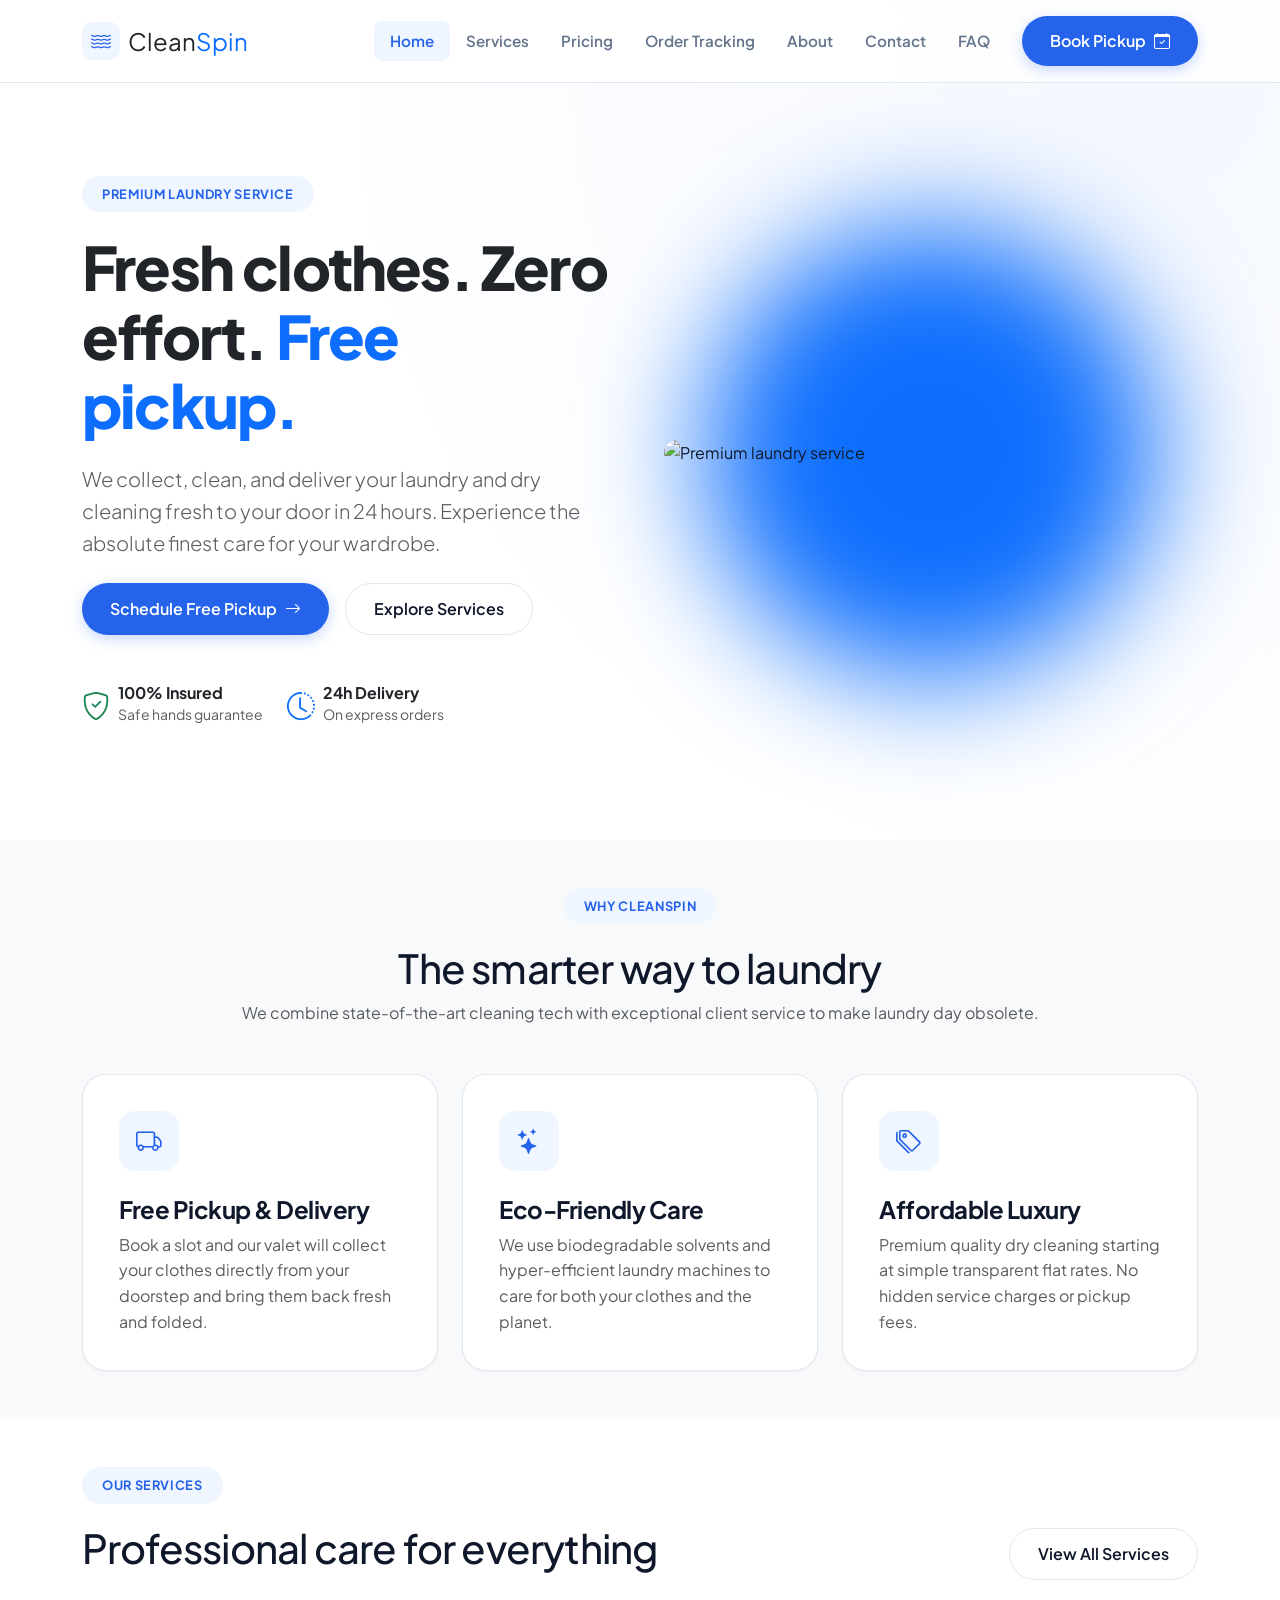
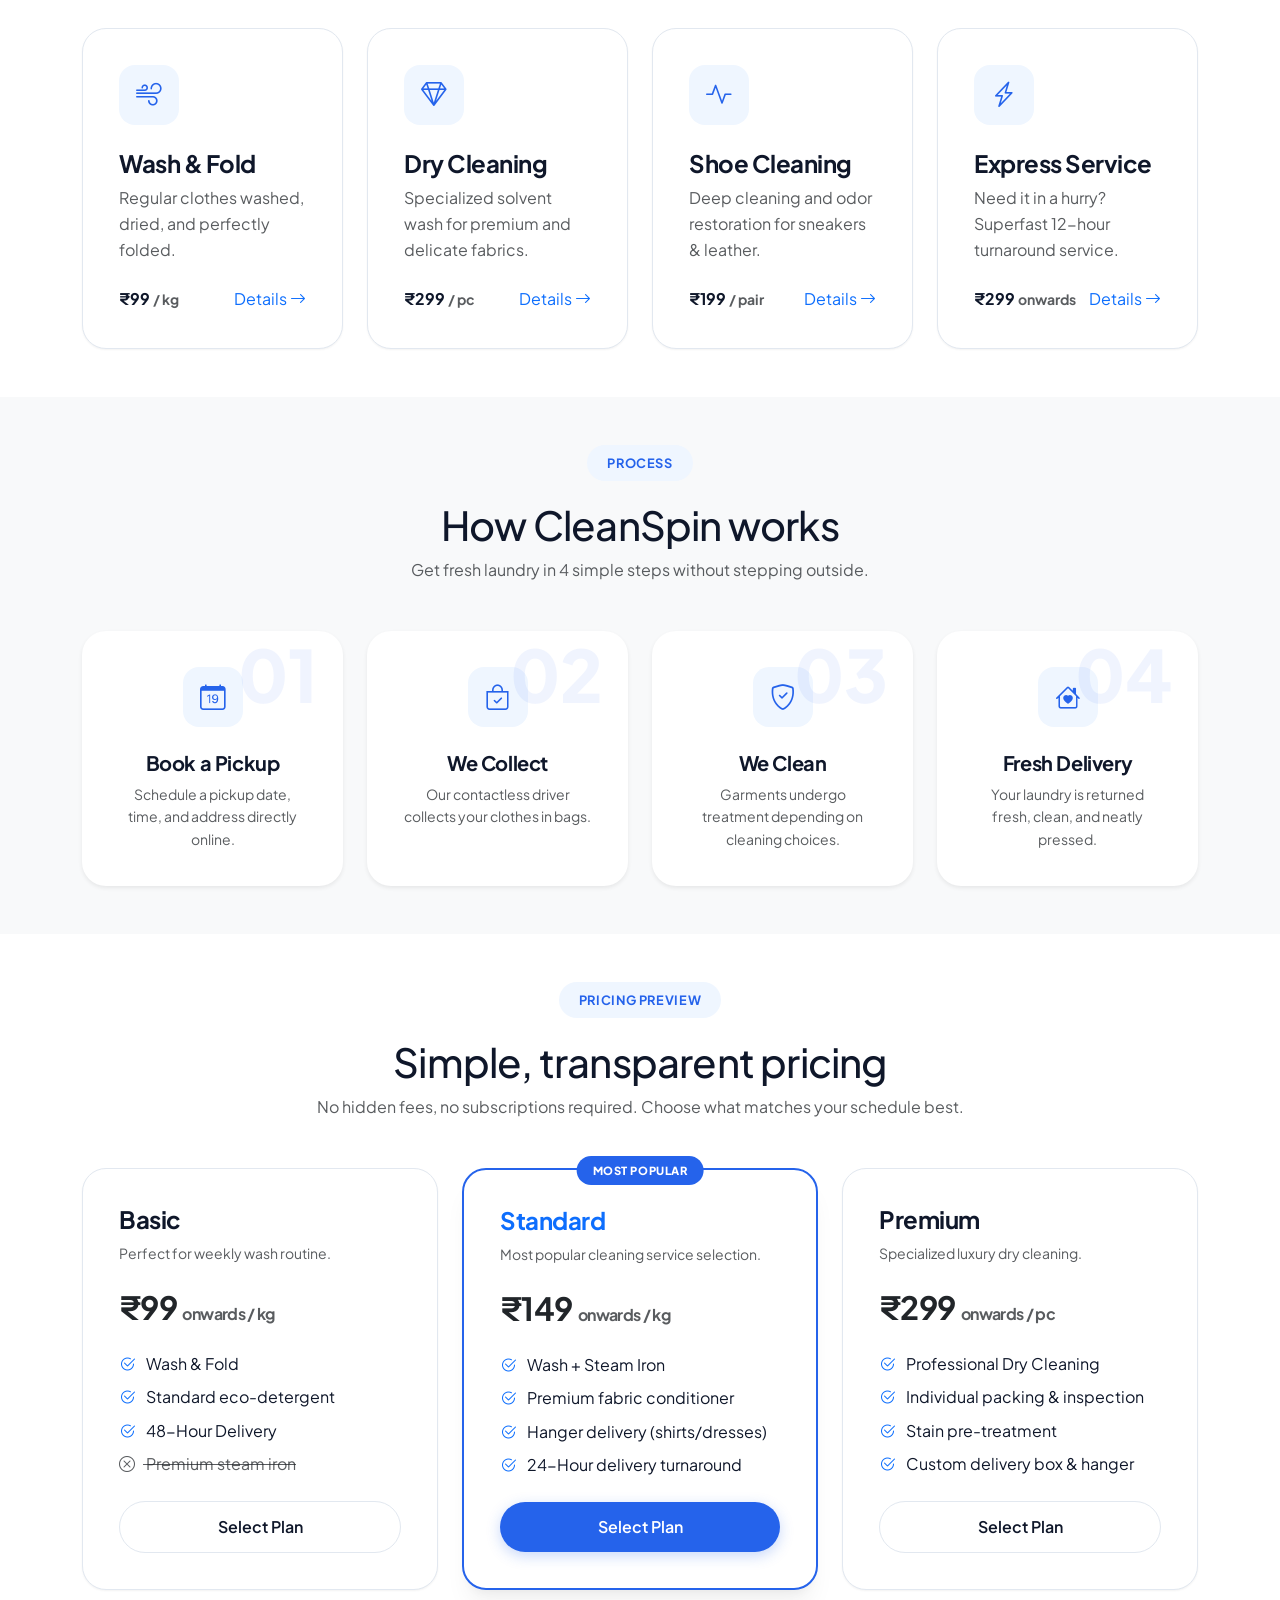
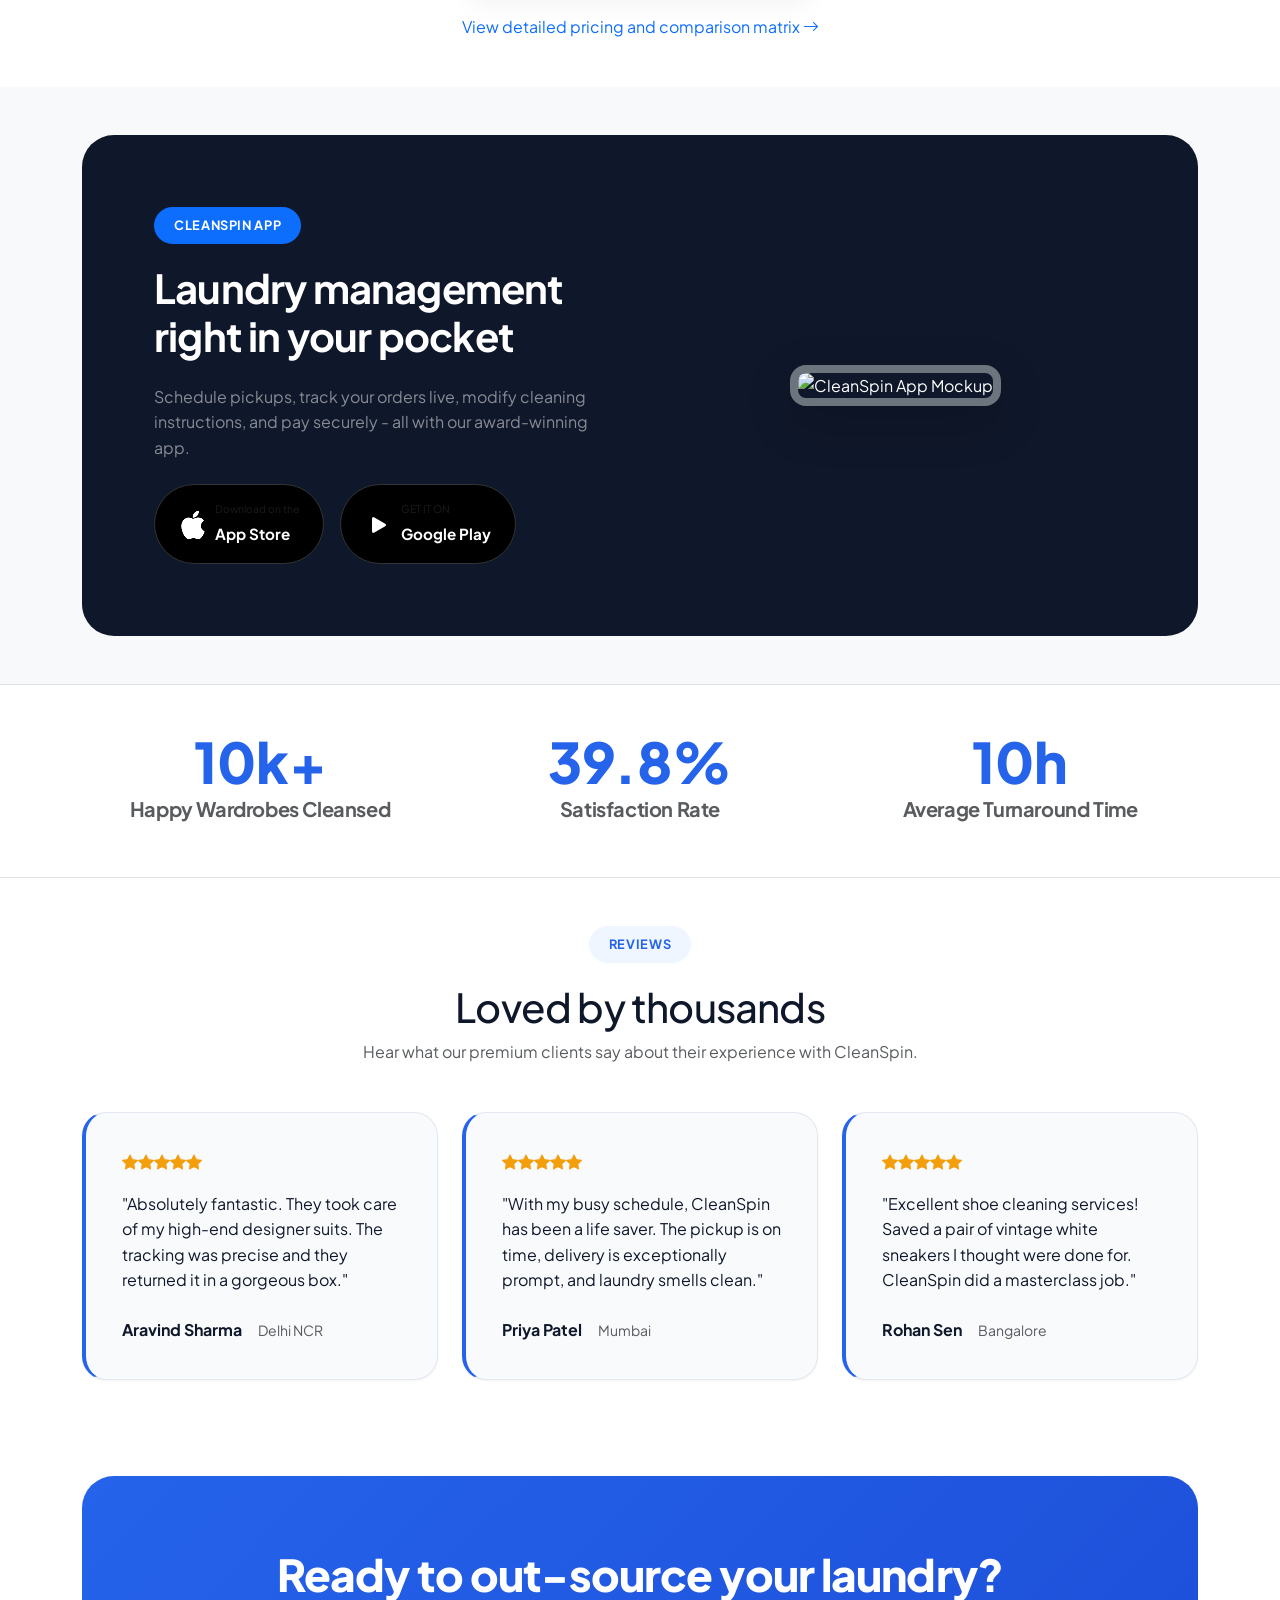
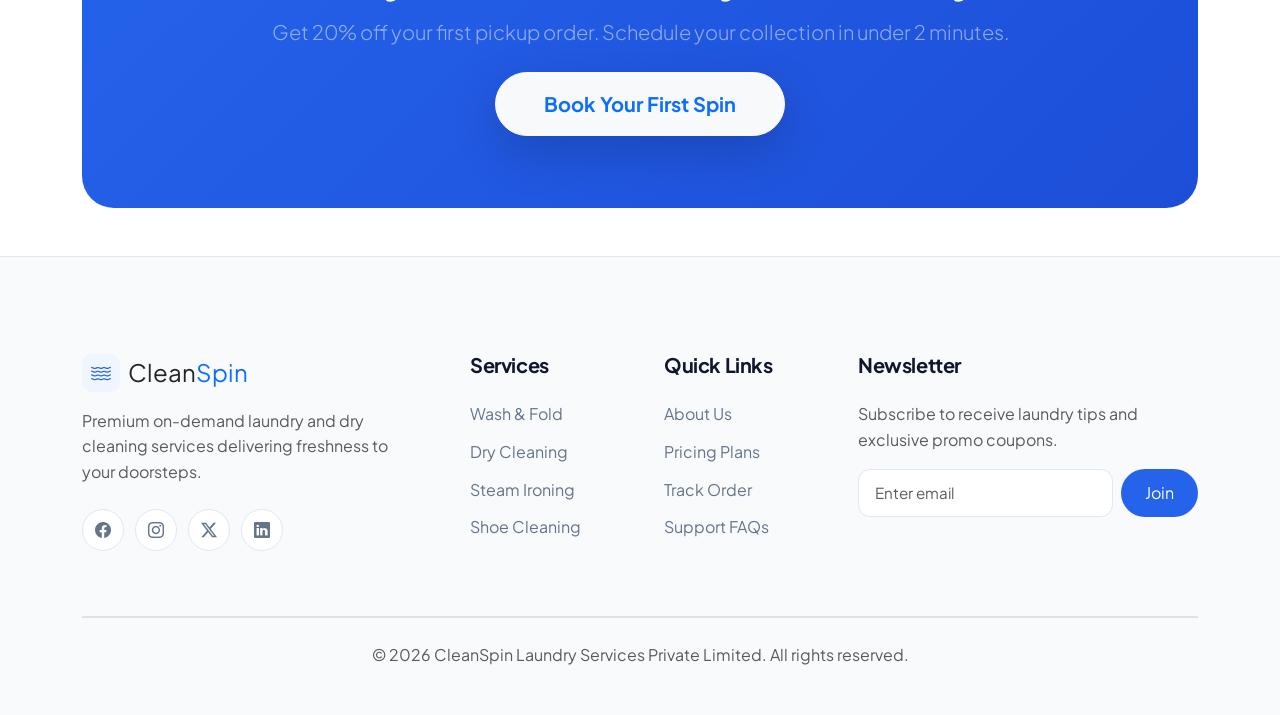
==== index.html @ fa9994dd "feat: initialize project structure with core pages, layout assets, and booking form components" ====
<!DOCTYPE html>
<html lang="en">
<head>
  <meta charset="UTF-8">
  <meta name="viewport" content="width=device-width, initial-scale=1.0">
  <title>CleanSpin | Premium On-Demand Laundry & Dry Cleaning</title>
  <meta name="description" content="CleanSpin provides premium, eco-friendly laundry and dry cleaning services with free pickup and delivery in 24 hours. Book your first spin today!">
  <!-- Bootstrap 5.3 CSS -->
  <link href="https://cdn.jsdelivr.net/npm/bootstrap@5.3.0/dist/css/bootstrap.min.css" rel="stylesheet">
  <!-- Bootstrap Icons -->
  <link href="https://cdn.jsdelivr.net/npm/bootstrap-icons@1.11.0/font/bootstrap-icons.css" rel="stylesheet">
  <!-- Custom CSS -->
  <link href="assets/css/style.css" rel="stylesheet">
</head>
<body>

  <!-- Sticky Glassmorphic Navbar -->
  <nav class="navbar navbar-expand-lg navbar-light fixed-top navbar-custom">
    <div class="container">
      <a class="navbar-brand d-flex align-items-center" href="index.html">
        <div class="icon-primary me-2 d-flex align-items-center justify-content-center" style="width: 38px; height: 38px; border-radius: 10px; background-color: var(--primary-light); color: var(--primary);">
          <i class="bi bi-water fs-5"></i>
        </div>
        <span class="fw-800 text-dark fs-4">Clean<span class="text-primary">Spin</span></span>
      </a>
      <button class="navbar-toggler border-0" type="button" data-bs-toggle="collapse" data-bs-target="#navbarNav" aria-controls="navbarNav" aria-expanded="false" aria-label="Toggle navigation">
        <span class="navbar-toggler-icon"></span>
      </button>
      <div class="collapse navbar-collapse" id="navbarNav">
        <ul class="navbar-nav ms-auto align-items-lg-center">
          <li class="nav-item"><a class="nav-link nav-link-custom active" href="index.html">Home</a></li>
          <li class="nav-item"><a class="nav-link nav-link-custom" href="services.html">Services</a></li>
          <li class="nav-item"><a class="nav-link nav-link-custom" href="pricing.html">Pricing</a></li>
          <li class="nav-item"><a class="nav-link nav-link-custom" href="tracking.html">Order Tracking</a></li>
          <li class="nav-item"><a class="nav-link nav-link-custom" href="about.html">About</a></li>
          <li class="nav-item"><a class="nav-link nav-link-custom" href="contact.html">Contact</a></li>
          <li class="nav-item"><a class="nav-link nav-link-custom" href="faq.html">FAQ</a></li>
          <li class="nav-item ms-lg-3 mt-3 mt-lg-0">
            <a class="btn-primary-custom" href="pickup.html">
              <span>Book Pickup</span>
              <i class="bi bi-calendar-check"></i>
            </a>
          </li>
        </ul>
      </div>
    </div>
  </nav>

  <!-- Hero Section -->
  <header class="hero-section">
    <div class="container">
      <div class="row align-items-center g-5">
        <div class="col-lg-6 fade-in appear">
          <span class="badge-custom">Premium Laundry Service</span>
          <h1 class="hero-title text-dark">Fresh clothes. Zero effort. <span class="text-primary">Free pickup.</span></h1>
          <p class="lead text-muted mb-4">We collect, clean, and deliver your laundry and dry cleaning fresh to your door in 24 hours. Experience the absolute finest care for your wardrobe.</p>
          <div class="d-flex flex-wrap gap-3">
            <a href="pickup.html" class="btn-primary-custom">
              <span>Schedule Free Pickup</span>
              <i class="bi bi-arrow-right"></i>
            </a>
            <a href="services.html" class="btn-outline-custom">Explore Services</a>
          </div>
          <div class="d-flex align-items-center gap-4 mt-5">
            <div class="d-flex align-items-center gap-2">
              <i class="bi bi-shield-check text-success fs-3"></i>
              <div>
                <div class="fw-bold text-dark lh-1">100% Insured</div>
                <small class="text-muted">Safe hands guarantee</small>
              </div>
            </div>
            <div class="d-flex align-items-center gap-2">
              <i class="bi bi-clock-history text-primary fs-3"></i>
              <div>
                <div class="fw-bold text-dark lh-1">24h Delivery</div>
                <small class="text-muted">On express orders</small>
              </div>
            </div>
          </div>
        </div>
        <div class="col-lg-6 position-relative fade-in appear">
          <div class="position-absolute start-50 top-50 translate-middle bg-primary opacity-10 rounded-circle" style="width: 450px; height: 450px; filter: blur(60px); z-index: -1;"></div>
          <img src="https://images.unsplash.com/photo-1545173168-9f1947eebd01?auto=format&fit=crop&w=800&q=80" alt="Premium laundry service" class="img-fluid rounded-4 shadow-xl" style="object-fit: cover; height: 500px; width: 100%;">
        </div>
      </div>
    </div>
  </header>

  <!-- Why Choose Us -->
  <section class="py-6 bg-light py-5">
    <div class="container">
      <div class="text-center max-width-600 mx-auto mb-5 fade-in">
        <span class="badge-custom">Why CleanSpin</span>
        <h2 class="h1">The smarter way to laundry</h2>
        <p class="text-muted">We combine state-of-the-art cleaning tech with exceptional client service to make laundry day obsolete.</p>
      </div>
      <div class="row g-4">
        <div class="col-md-4 fade-in">
          <div class="card-custom hover-lift">
            <div class="icon-container icon-primary">
              <i class="bi bi-truck"></i>
            </div>
            <h4>Free Pickup & Delivery</h4>
            <p class="text-muted mb-0">Book a slot and our valet will collect your clothes directly from your doorstep and bring them back fresh and folded.</p>
          </div>
        </div>
        <div class="col-md-4 fade-in">
          <div class="card-custom hover-lift">
            <div class="icon-container icon-primary">
              <i class="bi bi-stars"></i>
            </div>
            <h4>Eco-Friendly Care</h4>
            <p class="text-muted mb-0">We use biodegradable solvents and hyper-efficient laundry machines to care for both your clothes and the planet.</p>
          </div>
        </div>
        <div class="col-md-4 fade-in">
          <div class="card-custom hover-lift">
            <div class="icon-container icon-primary">
              <i class="bi bi-tags"></i>
            </div>
            <h4>Affordable Luxury</h4>
            <p class="text-muted mb-0">Premium quality dry cleaning starting at simple transparent flat rates. No hidden service charges or pickup fees.</p>
          </div>
        </div>
      </div>
    </div>
  </section>

  <!-- Our Laundry Services Preview -->
  <section class="py-5">
    <div class="container">
      <div class="d-flex flex-wrap justify-content-between align-items-end mb-5 fade-in">
        <div>
          <span class="badge-custom">Our Services</span>
          <h2 class="h1">Professional care for everything</h2>
        </div>
        <a href="services.html" class="btn-outline-custom">View All Services</a>
      </div>
      <div class="row g-4">
        <div class="col-lg-3 col-md-6 fade-in">
          <div class="card-custom hover-lift">
            <div class="icon-container icon-primary">
              <i class="bi bi-wind"></i>
            </div>
            <h4>Wash & Fold</h4>
            <p class="text-muted">Regular clothes washed, dried, and perfectly folded.</p>
            <div class="d-flex align-items-center justify-content-between mt-4">
              <span class="fw-bold">₹99 <small class="text-muted">/ kg</small></span>
              <a href="services.html" class="text-primary fw-600 text-decoration-none">Details <i class="bi bi-arrow-right"></i></a>
            </div>
          </div>
        </div>
        <div class="col-lg-3 col-md-6 fade-in">
          <div class="card-custom hover-lift">
            <div class="icon-container icon-primary">
              <i class="bi bi-gem"></i>
            </div>
            <h4>Dry Cleaning</h4>
            <p class="text-muted">Specialized solvent wash for premium and delicate fabrics.</p>
            <div class="d-flex align-items-center justify-content-between mt-4">
              <span class="fw-bold">₹299 <small class="text-muted">/ pc</small></span>
              <a href="services.html" class="text-primary fw-600 text-decoration-none">Details <i class="bi bi-arrow-right"></i></a>
            </div>
          </div>
        </div>
        <div class="col-lg-3 col-md-6 fade-in">
          <div class="card-custom hover-lift">
            <div class="icon-container icon-primary">
              <i class="bi bi-activity"></i>
            </div>
            <h4>Shoe Cleaning</h4>
            <p class="text-muted">Deep cleaning and odor restoration for sneakers & leather.</p>
            <div class="d-flex align-items-center justify-content-between mt-4">
              <span class="fw-bold">₹199 <small class="text-muted">/ pair</small></span>
              <a href="services.html" class="text-primary fw-600 text-decoration-none">Details <i class="bi bi-arrow-right"></i></a>
            </div>
          </div>
        </div>
        <div class="col-lg-3 col-md-6 fade-in">
          <div class="card-custom hover-lift">
            <div class="icon-container icon-primary">
              <i class="bi bi-lightning-charge"></i>
            </div>
            <h4>Express Service</h4>
            <p class="text-muted">Need it in a hurry? Superfast 12-hour turnaround service.</p>
            <div class="d-flex align-items-center justify-content-between mt-4">
              <span class="fw-bold">₹299 <small class="text-muted">onwards</small></span>
              <a href="services.html" class="text-primary fw-600 text-decoration-none">Details <i class="bi bi-arrow-right"></i></a>
            </div>
          </div>
        </div>
      </div>
    </div>
  </section>

  <!-- How It Works (4 Steps) -->
  <section class="py-5 bg-light">
    <div class="container">
      <div class="text-center max-width-600 mx-auto mb-5 fade-in">
        <span class="badge-custom">Process</span>
        <h2 class="h1">How CleanSpin works</h2>
        <p class="text-muted">Get fresh laundry in 4 simple steps without stepping outside.</p>
      </div>
      <div class="row g-4">
        <div class="col-lg-3 col-md-6 fade-in">
          <div class="card-custom step-card border-0 shadow-sm text-center">
            <div class="step-number">01</div>
            <div class="icon-container icon-primary mx-auto">
              <i class="bi bi-calendar-date"></i>
            </div>
            <h5>Book a Pickup</h5>
            <p class="text-muted mb-0 small">Schedule a pickup date, time, and address directly online.</p>
          </div>
        </div>
        <div class="col-lg-3 col-md-6 fade-in">
          <div class="card-custom step-card border-0 shadow-sm text-center">
            <div class="step-number">02</div>
            <div class="icon-container icon-primary mx-auto">
              <i class="bi bi-bag-check"></i>
            </div>
            <h5>We Collect</h5>
            <p class="text-muted mb-0 small">Our contactless driver collects your clothes in bags.</p>
          </div>
        </div>
        <div class="col-lg-3 col-md-6 fade-in">
          <div class="card-custom step-card border-0 shadow-sm text-center">
            <div class="step-number">03</div>
            <div class="icon-container icon-primary mx-auto">
              <i class="bi bi-shield-check"></i>
            </div>
            <h5>We Clean</h5>
            <p class="text-muted mb-0 small">Garments undergo treatment depending on cleaning choices.</p>
          </div>
        </div>
        <div class="col-lg-3 col-md-6 fade-in">
          <div class="card-custom step-card border-0 shadow-sm text-center">
            <div class="step-number">04</div>
            <div class="icon-container icon-primary mx-auto">
              <i class="bi bi-house-heart"></i>
            </div>
            <h5>Fresh Delivery</h5>
            <p class="text-muted mb-0 small">Your laundry is returned fresh, clean, and neatly pressed.</p>
          </div>
        </div>
      </div>
    </div>
  </section>

  <!-- Pricing Preview -->
  <section class="py-5">
    <div class="container">
      <div class="text-center max-width-600 mx-auto mb-5 fade-in">
        <span class="badge-custom">Pricing Preview</span>
        <h2 class="h1">Simple, transparent pricing</h2>
        <p class="text-muted">No hidden fees, no subscriptions required. Choose what matches your schedule best.</p>
      </div>
      <div class="row g-4 justify-content-center">
        <div class="col-md-4 fade-in">
          <div class="card-custom pricing-card d-flex flex-column justify-content-between">
            <div>
              <h4 class="mb-2">Basic</h4>
              <p class="text-muted small">Perfect for weekly wash routine.</p>
              <h2 class="price-val fw-800 text-dark my-4">₹99 <span class="text-muted fs-6">onwards / kg</span></h2>
              <ul class="list-unstyled mb-4">
                <li class="mb-2"><i class="bi bi-check2-circle text-primary me-2"></i> Wash & Fold</li>
                <li class="mb-2"><i class="bi bi-check2-circle text-primary me-2"></i> Standard eco-detergent</li>
                <li class="mb-2"><i class="bi bi-check2-circle text-primary me-2"></i> 48-Hour Delivery</li>
                <li class="mb-2 text-decoration-line-through text-muted"><i class="bi bi-x-circle me-2"></i> Premium steam iron</li>
              </ul>
            </div>
            <a href="pickup.html" class="btn-outline-custom w-100 text-center justify-content-center">Select Plan</a>
          </div>
        </div>
        <div class="col-md-4 fade-in">
          <div class="card-custom pricing-card popular d-flex flex-column justify-content-between">
            <div>
              <h4 class="mb-2 text-primary">Standard</h4>
              <p class="text-muted small">Most popular cleaning service selection.</p>
              <h2 class="price-val fw-800 text-dark my-4">₹149 <span class="text-muted fs-6">onwards / kg</span></h2>
              <ul class="list-unstyled mb-4">
                <li class="mb-2"><i class="bi bi-check2-circle text-primary me-2"></i> Wash + Steam Iron</li>
                <li class="mb-2"><i class="bi bi-check2-circle text-primary me-2"></i> Premium fabric conditioner</li>
                <li class="mb-2"><i class="bi bi-check2-circle text-primary me-2"></i> Hanger delivery (shirts/dresses)</li>
                <li class="mb-2"><i class="bi bi-check2-circle text-primary me-2"></i> 24-Hour delivery turnaround</li>
              </ul>
            </div>
            <a href="pickup.html" class="btn-primary-custom w-100 text-center justify-content-center">Select Plan</a>
          </div>
        </div>
        <div class="col-md-4 fade-in">
          <div class="card-custom pricing-card d-flex flex-column justify-content-between">
            <div>
              <h4 class="mb-2">Premium</h4>
              <p class="text-muted small">Specialized luxury dry cleaning.</p>
              <h2 class="price-val fw-800 text-dark my-4">₹299 <span class="text-muted fs-6">onwards / pc</span></h2>
              <ul class="list-unstyled mb-4">
                <li class="mb-2"><i class="bi bi-check2-circle text-primary me-2"></i> Professional Dry Cleaning</li>
                <li class="mb-2"><i class="bi bi-check2-circle text-primary me-2"></i> Individual packing & inspection</li>
                <li class="mb-2"><i class="bi bi-check2-circle text-primary me-2"></i> Stain pre-treatment</li>
                <li class="mb-2"><i class="bi bi-check2-circle text-primary me-2"></i> Custom delivery box & hanger</li>
              </ul>
            </div>
            <a href="pickup.html" class="btn-outline-custom w-100 text-center justify-content-center">Select Plan</a>
          </div>
        </div>
      </div>
      <div class="text-center mt-4">
        <a href="pricing.html" class="text-primary fw-600 text-decoration-none">View detailed pricing and comparison matrix <i class="bi bi-arrow-right"></i></a>
      </div>
    </div>
  </section>

  <!-- Mobile App Promotion -->
  <section class="py-5 bg-light">
    <div class="container">
      <div class="app-promo-section fade-in">
        <div class="row align-items-center g-5">
          <div class="col-lg-6">
            <span class="badge-custom bg-primary text-white">CleanSpin App</span>
            <h2 class="mb-4">Laundry management right in your pocket</h2>
            <p class="mb-4 text-white-50">Schedule pickups, track your orders live, modify cleaning instructions, and pay securely - all with our award-winning app.</p>
            <div class="d-flex gap-3 flex-wrap">
              <a href="#" class="btn btn-dark btn-lg px-4 py-3 rounded-pill d-inline-flex align-items-center gap-2" style="background-color: #000; border: 1px solid #333;">
                <i class="bi bi-apple fs-3"></i>
                <div class="text-start">
                  <small class="d-block text-muted" style="font-size: 0.65rem;">Download on the</small>
                  <span class="fw-bold" style="font-size: 0.95rem;">App Store</span>
                </div>
              </a>
              <a href="#" class="btn btn-dark btn-lg px-4 py-3 rounded-pill d-inline-flex align-items-center gap-2" style="background-color: #000; border: 1px solid #333;">
                <i class="bi bi-play-fill fs-3"></i>
                <div class="text-start">
                  <small class="d-block text-muted" style="font-size: 0.65rem;">GET IT ON</small>
                  <span class="fw-bold" style="font-size: 0.95rem;">Google Play</span>
                </div>
              </a>
            </div>
          </div>
          <div class="col-lg-6 position-relative text-center d-none d-lg-block">
            <img src="https://images.unsplash.com/photo-1512941937669-90a1b58e7e9c?auto=format&fit=crop&w=400&q=80" alt="CleanSpin App Mockup" class="img-fluid rounded-4 shadow-lg border border-secondary" style="max-height: 420px; border-width: 8px !important;">
          </div>
        </div>
      </div>
    </div>
  </section>

  <!-- Statistics -->
  <section class="py-5 bg-white border-bottom border-top">
    <div class="container">
      <div class="row g-4 text-center">
        <div class="col-md-4 fade-in">
          <div class="stat-number" data-target="25" data-suffix="k+">0</div>
          <h5 class="text-muted">Happy Wardrobes Cleansed</h5>
        </div>
        <div class="col-md-4 fade-in">
          <div class="stat-number" data-target="99" data-suffix=".8%">0</div>
          <h5 class="text-muted">Satisfaction Rate</h5>
        </div>
        <div class="col-md-4 fade-in">
          <div class="stat-number" data-target="24" data-suffix="h">0</div>
          <h5 class="text-muted">Average Turnaround Time</h5>
        </div>
      </div>
    </div>
  </section>

  <!-- Customer Testimonials -->
  <section class="py-5">
    <div class="container">
      <div class="text-center max-width-600 mx-auto mb-5 fade-in">
        <span class="badge-custom">Reviews</span>
        <h2 class="h1">Loved by thousands</h2>
        <p class="text-muted">Hear what our premium clients say about their experience with CleanSpin.</p>
      </div>
      <div class="row g-4">
        <div class="col-md-4 fade-in">
          <div class="card-custom testimonial-card">
            <div class="rating-stars mb-3">
              <i class="bi bi-star-fill"></i><i class="bi bi-star-fill"></i><i class="bi bi-star-fill"></i><i class="bi bi-star-fill"></i><i class="bi bi-star-fill"></i>
            </div>
            <p class="mb-4 italic">"Absolutely fantastic. They took care of my high-end designer suits. The tracking was precise and they returned it in a gorgeous box."</p>
            <div class="d-flex align-items-center gap-3">
              <div class="fw-bold">Aravind Sharma</div>
              <small class="text-muted">Delhi NCR</small>
            </div>
          </div>
        </div>
        <div class="col-md-4 fade-in">
          <div class="card-custom testimonial-card">
            <div class="rating-stars mb-3">
              <i class="bi bi-star-fill"></i><i class="bi bi-star-fill"></i><i class="bi bi-star-fill"></i><i class="bi bi-star-fill"></i><i class="bi bi-star-fill"></i>
            </div>
            <p class="mb-4 italic">"With my busy schedule, CleanSpin has been a life saver. The pickup is on time, delivery is exceptionally prompt, and laundry smells clean."</p>
            <div class="d-flex align-items-center gap-3">
              <div class="fw-bold">Priya Patel</div>
              <small class="text-muted">Mumbai</small>
            </div>
          </div>
        </div>
        <div class="col-md-4 fade-in">
          <div class="card-custom testimonial-card">
            <div class="rating-stars mb-3">
              <i class="bi bi-star-fill"></i><i class="bi bi-star-fill"></i><i class="bi bi-star-fill"></i><i class="bi bi-star-fill"></i><i class="bi bi-star-fill"></i>
            </div>
            <p class="mb-4 italic">"Excellent shoe cleaning services! Saved a pair of vintage white sneakers I thought were done for. CleanSpin did a masterclass job."</p>
            <div class="d-flex align-items-center gap-3">
              <div class="fw-bold">Rohan Sen</div>
              <small class="text-muted">Bangalore</small>
            </div>
          </div>
        </div>
      </div>
    </div>
  </section>

  <!-- CTA Banner -->
  <section class="py-5">
    <div class="container">
      <div class="cta-banner fade-in">
        <h2 class="mb-3">Ready to out-source your laundry?</h2>
        <p class="lead mb-4 text-white-50 max-width-600 mx-auto">Get 20% off your first pickup order. Schedule your collection in under 2 minutes.</p>
        <a href="pickup.html" class="btn btn-light btn-lg rounded-pill px-5 py-3 fw-bold text-primary shadow-lg" style="transition: var(--transition);">Book Your First Spin</a>
      </div>
    </div>
  </section>

  <!-- Footer -->
  <footer class="footer">
    <div class="container">
      <div class="row g-5">
        <div class="col-lg-4 col-md-6">
          <a class="navbar-brand d-flex align-items-center mb-3" href="index.html">
            <div class="icon-primary me-2 d-flex align-items-center justify-content-center" style="width: 38px; height: 38px; border-radius: 10px; background-color: var(--primary-light); color: var(--primary);">
              <i class="bi bi-water fs-5"></i>
            </div>
            <span class="fw-800 text-dark fs-4">Clean<span class="text-primary">Spin</span></span>
          </a>
          <p class="text-muted">Premium on-demand laundry and dry cleaning services delivering freshness to your doorsteps.</p>
          <div class="mt-4">
            <a href="#" class="social-icon"><i class="bi bi-facebook"></i></a>
            <a href="#" class="social-icon"><i class="bi bi-instagram"></i></a>
            <a href="#" class="social-icon"><i class="bi bi-twitter-x"></i></a>
            <a href="#" class="social-icon"><i class="bi bi-linkedin"></i></a>
          </div>
        </div>
        <div class="col-lg-2 col-md-6">
          <h5 class="mb-4">Services</h5>
          <ul class="list-unstyled">
            <li><a href="services.html" class="footer-link">Wash & Fold</a></li>
            <li><a href="services.html" class="footer-link">Dry Cleaning</a></li>
            <li><a href="services.html" class="footer-link">Steam Ironing</a></li>
            <li><a href="services.html" class="footer-link">Shoe Cleaning</a></li>
          </ul>
        </div>
        <div class="col-lg-2 col-md-6">
          <h5 class="mb-4">Quick Links</h5>
          <ul class="list-unstyled">
            <li><a href="about.html" class="footer-link">About Us</a></li>
            <li><a href="pricing.html" class="footer-link">Pricing Plans</a></li>
            <li><a href="tracking.html" class="footer-link">Track Order</a></li>
            <li><a href="faq.html" class="footer-link">Support FAQs</a></li>
          </ul>
        </div>
        <div class="col-lg-4 col-md-6">
          <h5 class="mb-4">Newsletter</h5>
          <p class="text-muted">Subscribe to receive laundry tips and exclusive promo coupons.</p>
          <form class="newsletter-form d-flex gap-2">
            <input type="email" class="form-control form-control-custom" placeholder="Enter email" required>
            <button type="submit" class="btn btn-primary rounded-pill px-4" style="background-color: var(--primary); border: none;">Join</button>
          </form>
        </div>
      </div>
      <div class="border-top border-2 mt-5 pt-4 text-center">
        <p class="text-muted mb-0">&copy; 2026 CleanSpin Laundry Services Private Limited. All rights reserved.</p>
      </div>
    </div>
  </footer>

  <!-- Back to Top -->
  <button class="back-to-top" aria-label="Back to top">
    <i class="bi bi-arrow-up"></i>
  </button>

  <!-- Bootstrap Bundle JS -->
  <script src="https://cdn.jsdelivr.net/npm/bootstrap@5.3.0/dist/js/bootstrap.bundle.min.js"></script>
  <!-- Custom JS -->
  <script src="assets/js/main.js"></script>
</body>
</html>
---- assets/css/style.css ----
@import url('https://fonts.googleapis.com/css2?family=Plus+Jakarta+Sans:wght@300;400;500;600;700;800&display=swap');

:root {
  --primary: #2563eb;
  --primary-hover: #1d4ed8;
  --primary-light: #eff6ff;
  --primary-rgb: 37, 99, 235;
  --dark: #0f172a;
  --dark-rgb: 15, 23, 42;
  --light: #f8fafc;
  --gray-light: #f1f5f9;
  --muted: #64748b;
  --border-color: #e2e8f0;
  --white: #ffffff;
  --success: #10b981;
  --warning: #f59e0b;
  --font-family: 'Plus Jakarta Sans', sans-serif;
  --transition: all 0.3s cubic-bezier(0.4, 0, 0.2, 1);
  --shadow-sm: 0 1px 2px 0 rgb(0 0 0 / 0.05);
  --shadow-md: 0 4px 6px -1px rgb(0 0 0 / 0.05), 0 2px 4px -2px rgb(0 0 0 / 0.05);
  --shadow-lg: 0 10px 15px -3px rgb(0 0 0 / 0.04), 0 4px 6px -4px rgb(0 0 0 / 0.04);
  --shadow-xl: 0 20px 25px -5px rgb(0 0 0 / 0.05), 0 8px 10px -6px rgb(0 0 0 / 0.05);
}

body {
  font-family: var(--font-family);
  color: var(--dark);
  background-color: var(--white);
  overflow-x: hidden;
  line-height: 1.6;
}

/* Typography */
h1, h2, h3, h4, h5, h6 {
  font-weight: 700;
  letter-spacing: -0.02em;
  color: var(--dark);
}

/* Smooth Scroll */
html {
  scroll-behavior: smooth;
}

/* Glassmorphism Header */
.navbar-custom {
  background-color: rgba(255, 255, 255, 0.85);
  backdrop-filter: blur(12px);
  -webkit-backdrop-filter: blur(12px);
  border-bottom: 1px solid var(--border-color);
  transition: var(--transition);
  padding: 1rem 0;
  z-index: 1030;
}

.navbar-custom.scrolled {
  padding: 0.6rem 0;
  box-shadow: var(--shadow-md);
}

.nav-link-custom {
  font-weight: 600;
  color: var(--muted) !important;
  font-size: 0.95rem;
  transition: var(--transition);
  padding: 0.5rem 1rem !important;
  border-radius: 8px;
}

.nav-link-custom:hover,
.nav-link-custom.active {
  color: var(--primary) !important;
  background-color: var(--primary-light);
}

/* Buttons */
.btn-primary-custom {
  background-color: var(--primary);
  color: var(--white);
  font-weight: 600;
  padding: 0.75rem 1.75rem;
  border-radius: 50px;
  border: none;
  transition: var(--transition);
  box-shadow: 0 4px 14px 0 rgba(37, 99, 235, 0.25);
  position: relative;
  overflow: hidden;
  display: inline-flex;
  align-items: center;
  gap: 0.5rem;
  text-decoration: none;
}

.btn-primary-custom:hover {
  background-color: var(--primary-hover);
  color: var(--white);
  transform: translateY(-2px);
  box-shadow: 0 6px 20px 0 rgba(37, 99, 235, 0.35);
}

.btn-outline-custom {
  border: 1.5px solid var(--border-color);
  background-color: transparent;
  color: var(--dark);
  font-weight: 600;
  padding: 0.75rem 1.75rem;
  border-radius: 50px;
  transition: var(--transition);
  display: inline-flex;
  align-items: center;
  gap: 0.5rem;
  text-decoration: none;
}

.btn-outline-custom:hover {
  border-color: var(--primary);
  background-color: var(--primary-light);
  color: var(--primary);
  transform: translateY(-2px);
}

/* Ripple effect */
.ripple {
  position: absolute;
  background: rgba(255, 255, 255, 0.3);
  border-radius: 50%;
  transform: scale(0);
  animation: ripple-animation 0.6s linear;
  pointer-events: none;
}

@keyframes ripple-animation {
  to {
    transform: scale(4);
    opacity: 0;
  }
}

/* Cards & Styling Elements */
.card-custom {
  background: var(--white);
  border: 1px solid var(--border-color);
  border-radius: 24px;
  padding: 2.25rem;
  transition: var(--transition);
  box-shadow: var(--shadow-sm);
  height: 100%;
}

.hover-lift {
  transition: var(--transition);
}

.hover-lift:hover {
  transform: translateY(-8px);
  box-shadow: var(--shadow-xl);
  border-color: rgba(37, 99, 235, 0.15);
}

/* Feature Badge */
.badge-custom {
  background-color: var(--primary-light);
  color: var(--primary);
  padding: 0.5rem 1.25rem;
  border-radius: 30px;
  font-size: 0.8rem;
  font-weight: 700;
  text-transform: uppercase;
  letter-spacing: 0.05em;
  display: inline-block;
  margin-bottom: 1.25rem;
}

/* Hero Section */
.hero-section {
  padding: 11rem 0 7rem 0;
  background: radial-gradient(circle at 90% 10%, rgba(37, 99, 235, 0.05) 0%, transparent 60%);
}

.hero-title {
  font-size: 3.75rem;
  font-weight: 800;
  line-height: 1.15;
  margin-bottom: 1.5rem;
  letter-spacing: -0.03em;
}

@media (max-width: 991.98px) {
  .hero-title {
    font-size: 2.85rem;
  }
  .hero-section {
    padding: 8rem 0 5rem 0;
  }
}

/* Features Grid */
.icon-container {
  width: 60px;
  height: 60px;
  border-radius: 16px;
  display: flex;
  align-items: center;
  justify-content: center;
  font-size: 1.6rem;
  margin-bottom: 1.5rem;
  transition: var(--transition);
}

.icon-primary {
  background-color: var(--primary-light);
  color: var(--primary);
}

/* How It Works Steps */
.step-card {
  position: relative;
  z-index: 1;
}

.step-number {
  position: absolute;
  top: -15px;
  right: 25px;
  font-size: 4.5rem;
  font-weight: 900;
  color: rgba(37, 99, 235, 0.07);
  user-select: none;
}

/* Pricing Grid */
.pricing-card {
  position: relative;
  border: 1px solid var(--border-color);
}

.pricing-card.popular {
  border-color: var(--primary);
  border-width: 2px;
  box-shadow: var(--shadow-xl);
}

.pricing-card.popular::before {
  content: "MOST POPULAR";
  position: absolute;
  top: -14px;
  left: 50%;
  transform: translateX(-50%);
  background-color: var(--primary);
  color: var(--white);
  font-size: 0.7rem;
  font-weight: 800;
  padding: 0.35rem 1rem;
  border-radius: 30px;
  letter-spacing: 0.05em;
}

/* Testimonials */
.testimonial-card {
  border-left: 4px solid var(--primary);
  background-color: var(--light);
}

.rating-stars {
  color: var(--warning);
}

/* Mobile App promo section */
.app-promo-section {
  background-color: var(--dark);
  color: var(--white);
  border-radius: 32px;
  padding: 4.5rem;
  position: relative;
  overflow: hidden;
}

.app-promo-section h2 {
  color: var(--white);
  font-size: 2.5rem;
}

.app-promo-section p {
  color: rgba(255, 255, 255, 0.7);
}

/* Stats Section */
.stat-number {
  font-size: 3.5rem;
  font-weight: 800;
  color: var(--primary);
  line-height: 1;
  margin-bottom: 0.5rem;
}

/* CTA Banner */
.cta-banner {
  background: linear-gradient(135deg, var(--primary) 0%, #1d4ed8 100%);
  border-radius: 32px;
  padding: 4.5rem;
  color: var(--white);
  text-align: center;
}

.cta-banner h2 {
  color: var(--white);
  font-size: 2.75rem;
  font-weight: 800;
}

/* Footer styles */
.footer {
  background-color: var(--light);
  border-top: 1px solid var(--border-color);
  padding: 6rem 0 3rem 0;
}

.footer-link {
  color: var(--muted);
  text-decoration: none;
  transition: var(--transition);
  display: inline-block;
  margin-bottom: 0.75rem;
}

.footer-link:hover {
  color: var(--primary);
  transform: translateX(3px);
}

.social-icon {
  width: 42px;
  height: 42px;
  background-color: var(--white);
  border: 1px solid var(--border-color);
  border-radius: 50%;
  display: inline-flex;
  align-items: center;
  justify-content: center;
  color: var(--muted);
  margin-right: 0.5rem;
  transition: var(--transition);
  text-decoration: none;
}

.social-icon:hover {
  background-color: var(--primary);
  color: var(--white);
  border-color: var(--primary);
  transform: translateY(-3px);
}

/* Animations CSS */
.fade-in {
  opacity: 0;
  transform: translateY(24px);
  transition: opacity 0.7s cubic-bezier(0.16, 1, 0.3, 1), transform 0.7s cubic-bezier(0.16, 1, 0.3, 1);
}

.fade-in.appear {
  opacity: 1;
  transform: translateY(0);
}

/* Back to Top Button */
.back-to-top {
  position: fixed;
  bottom: 30px;
  right: 30px;
  width: 52px;
  height: 52px;
  border-radius: 50%;
  background-color: var(--primary);
  color: var(--white);
  display: flex;
  align-items: center;
  justify-content: center;
  border: none;
  font-size: 1.3rem;
  cursor: pointer;
  opacity: 0;
  visibility: hidden;
  transition: var(--transition);
  z-index: 1000;
  box-shadow: var(--shadow-lg);
}

.back-to-top.show {
  opacity: 1;
  visibility: visible;
}

.back-to-top:hover {
  background-color: var(--primary-hover);
  transform: translateY(-4px);
  box-shadow: var(--shadow-xl);
}

/* Order Tracking timeline style */
.tracking-timeline {
  position: relative;
  padding-left: 3rem;
  margin-top: 2rem;
}

.tracking-timeline::before {
  content: "";
  position: absolute;
  left: 15px;
  top: 10px;
  bottom: 10px;
  width: 2px;
  background-color: var(--border-color);
}

.timeline-step {
  position: relative;
  margin-bottom: 2rem;
}

.timeline-step:last-child {
  margin-bottom: 0;
}

.timeline-dot {
  position: absolute;
  left: -40px;
  top: 4px;
  width: 32px;
  height: 32px;
  border-radius: 50%;
  background-color: var(--white);
  border: 2px solid var(--border-color);
  display: flex;
  align-items: center;
  justify-content: center;
  font-size: 0.85rem;
  transition: var(--transition);
  color: var(--muted);
  z-index: 2;
}

.timeline-step.completed .timeline-dot {
  border-color: var(--success);
  background-color: var(--success);
  color: var(--white);
}

.timeline-step.active .timeline-dot {
  border-color: var(--primary);
  background-color: var(--primary);
  color: var(--white);
  box-shadow: 0 0 0 4px rgba(37, 99, 235, 0.2);
}

.timeline-content {
  background-color: var(--light);
  border-radius: 16px;
  padding: 1.25rem 1.5rem;
  border: 1px solid var(--border-color);
  transition: var(--transition);
}

.timeline-step.active .timeline-content {
  background-color: var(--primary-light);
  border-color: rgba(37, 99, 235, 0.2);
}

/* Interactive Accordion for FAQ */
.accordion-custom .accordion-item {
  border: 1px solid var(--border-color);
  border-radius: 16px !important;
  margin-bottom: 1rem;
  overflow: hidden;
}

.accordion-custom .accordion-button {
  font-weight: 600;
  padding: 1.25rem 1.5rem;
  box-shadow: none;
  background-color: var(--white);
  color: var(--dark);
}

.accordion-custom .accordion-button:not(.collapsed) {
  color: var(--primary);
  background-color: var(--primary-light);
}

/* Booking page summary style */
.summary-line {
  display: flex;
  justify-content: space-between;
  margin-bottom: 0.75rem;
  font-size: 0.95rem;
}

/* Team section */
.team-member-img {
  width: 100%;
  height: 280px;
  object-fit: cover;
  border-radius: 16px;
  transition: var(--transition);
}

.team-card:hover .team-member-img {
  transform: scale(1.03);
}

/* Input Fields styling */
.form-control-custom {
  border-radius: 12px;
  border: 1.5px solid var(--border-color);
  padding: 0.75rem 1rem;
  font-size: 0.95rem;
  transition: var(--transition);
}

.form-control-custom:focus {
  border-color: var(--primary);
  box-shadow: 0 0 0 4px rgba(37, 99, 235, 0.1);
  outline: none;
}

.form-label-custom {
  font-weight: 600;
  font-size: 0.9rem;
  color: var(--dark);
  margin-bottom: 0.5rem;
}

/* Animated timeline in About page */
.about-timeline {
  position: relative;
  padding: 2rem 0;
}

.about-timeline::before {
  content: "";
  position: absolute;
  left: 50%;
  top: 0;
  bottom: 0;
  width: 2px;
  background-color: var(--border-color);
  transform: translateX(-50%);
}

@media (max-width: 767.98px) {
  .about-timeline::before {
    left: 20px;
  }
}

.about-timeline-item {
  margin-bottom: 3rem;
  position: relative;
}

.about-timeline-badge {
  width: 40px;
  height: 40px;
  background-color: var(--primary);
  color: var(--white);
  border-radius: 50%;
  display: flex;
  align-items: center;
  justify-content: center;
  font-weight: 700;
  position: absolute;
  left: 50%;
  transform: translateX(-50%);
  z-index: 10;
}

@media (max-width: 767.98px) {
  .about-timeline-badge {
    left: 20px;
    transform: none;
  }
}
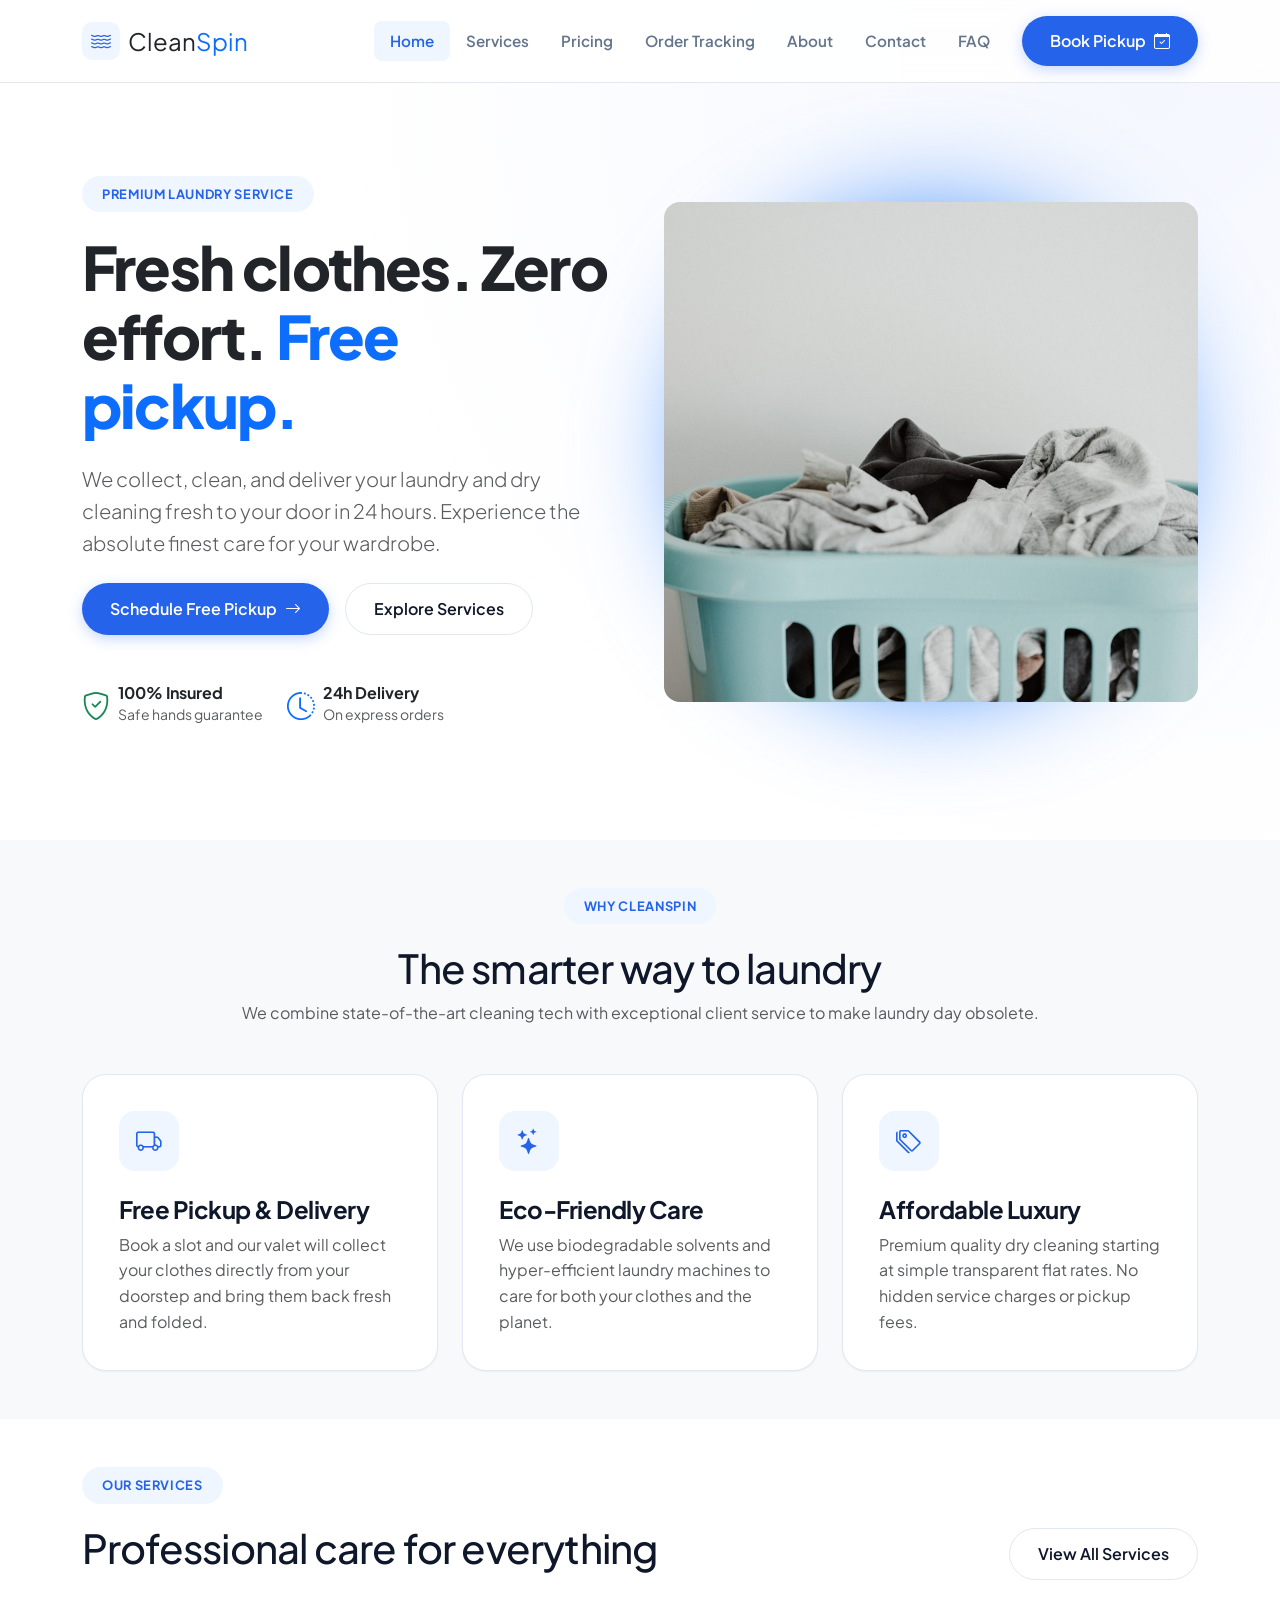
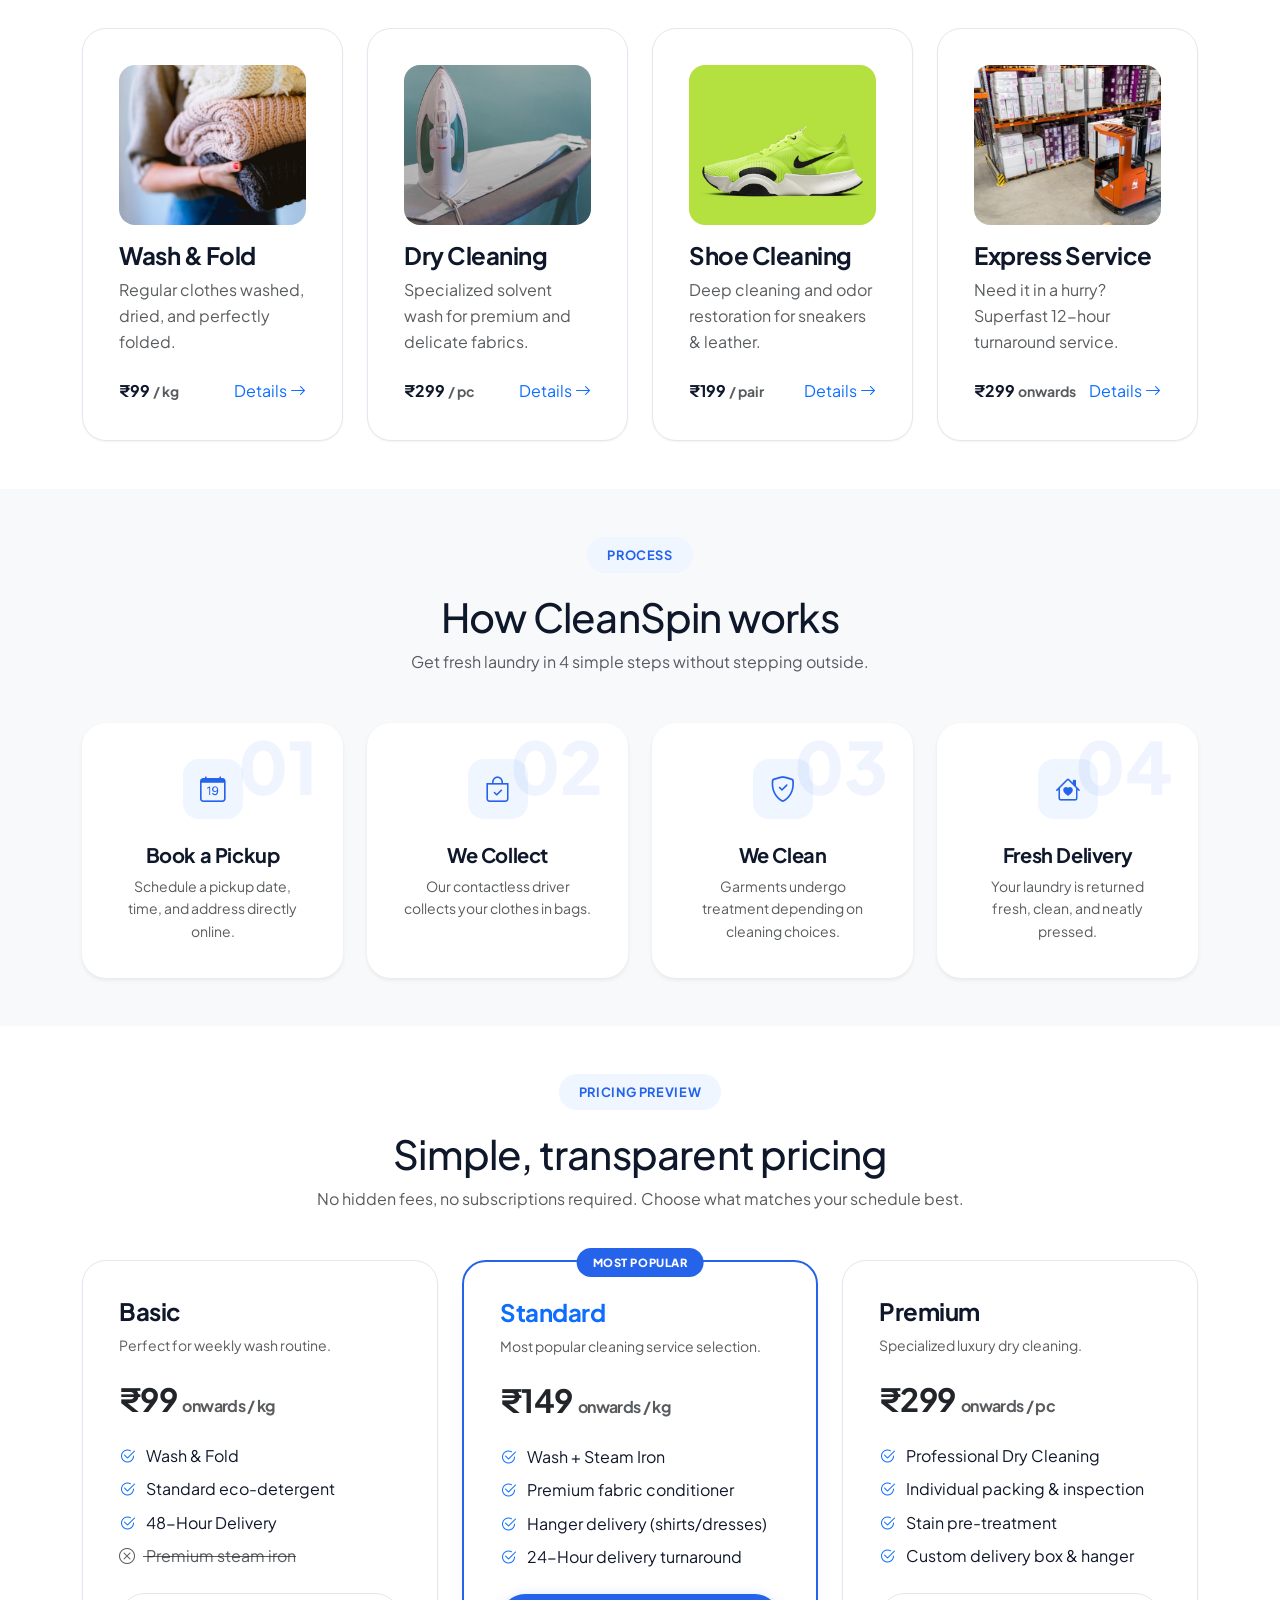
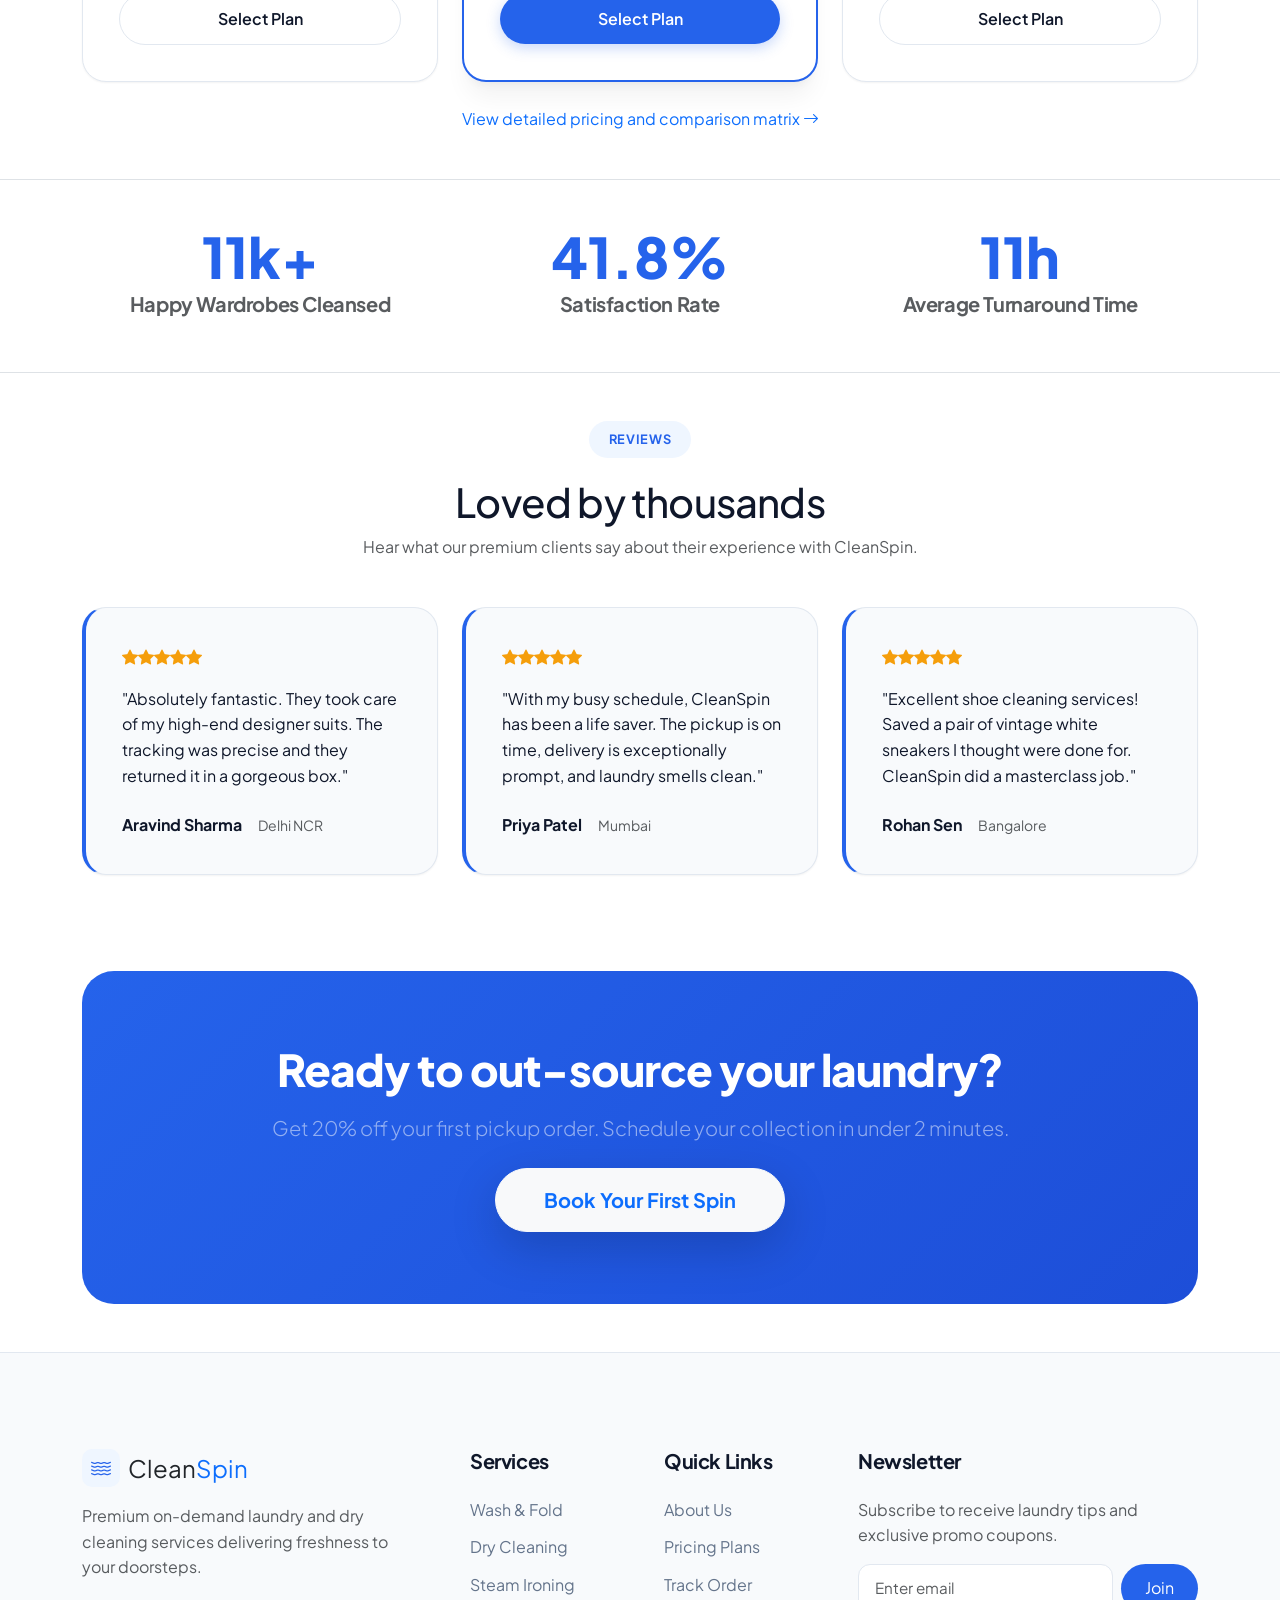
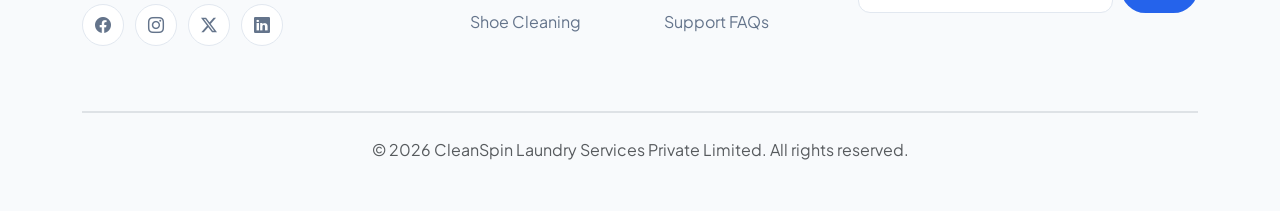
==== commit 0ec9fa7f: "feat: replace placeholder icons and external images with local assets across pages" ====
--- a/index.html
+++ b/index.html
@@ -80,7 +80,7 @@
         </div>
         <div class="col-lg-6 position-relative fade-in appear">
           <div class="position-absolute start-50 top-50 translate-middle bg-primary opacity-10 rounded-circle" style="width: 450px; height: 450px; filter: blur(60px); z-index: -1;"></div>
-          <img src="https://images.unsplash.com/photo-1545173168-9f1947eebd01?auto=format&fit=crop&w=800&q=80" alt="Premium laundry service" class="img-fluid rounded-4 shadow-xl" style="object-fit: cover; height: 500px; width: 100%;">
+          <img src="assets/images/hero-laundry.jpg" alt="Premium laundry service" class="img-fluid rounded-4 shadow-xl" style="object-fit: cover; height: 500px; width: 100%;">
         </div>
       </div>
     </div>
@@ -139,9 +139,7 @@
       <div class="row g-4">
         <div class="col-lg-3 col-md-6 fade-in">
           <div class="card-custom hover-lift">
-            <div class="icon-container icon-primary">
-              <i class="bi bi-wind"></i>
-            </div>
+            <img src="assets/images/wash-fold.jpg" alt="Wash & Fold Service" class="img-fluid rounded-4 mb-3" style="object-fit: cover; height: 160px; width: 100%;" loading="lazy">
             <h4>Wash & Fold</h4>
             <p class="text-muted">Regular clothes washed, dried, and perfectly folded.</p>
             <div class="d-flex align-items-center justify-content-between mt-4">
@@ -152,9 +150,7 @@
         </div>
         <div class="col-lg-3 col-md-6 fade-in">
           <div class="card-custom hover-lift">
-            <div class="icon-container icon-primary">
-              <i class="bi bi-gem"></i>
-            </div>
+            <img src="assets/images/dry-cleaning.jpg" alt="Dry Cleaning Service" class="img-fluid rounded-4 mb-3" style="object-fit: cover; height: 160px; width: 100%;" loading="lazy">
             <h4>Dry Cleaning</h4>
             <p class="text-muted">Specialized solvent wash for premium and delicate fabrics.</p>
             <div class="d-flex align-items-center justify-content-between mt-4">
@@ -165,9 +161,7 @@
         </div>
         <div class="col-lg-3 col-md-6 fade-in">
           <div class="card-custom hover-lift">
-            <div class="icon-container icon-primary">
-              <i class="bi bi-activity"></i>
-            </div>
+            <img src="assets/images/shoe-cleaning.jpg" alt="Shoe Cleaning Service" class="img-fluid rounded-4 mb-3" style="object-fit: cover; height: 160px; width: 100%;" loading="lazy">
             <h4>Shoe Cleaning</h4>
             <p class="text-muted">Deep cleaning and odor restoration for sneakers & leather.</p>
             <div class="d-flex align-items-center justify-content-between mt-4">
@@ -178,9 +172,7 @@
         </div>
         <div class="col-lg-3 col-md-6 fade-in">
           <div class="card-custom hover-lift">
-            <div class="icon-container icon-primary">
-              <i class="bi bi-lightning-charge"></i>
-            </div>
+            <img src="assets/images/express-service.jpg" alt="Express Service" class="img-fluid rounded-4 mb-3" style="object-fit: cover; height: 160px; width: 100%;" loading="lazy">
             <h4>Express Service</h4>
             <p class="text-muted">Need it in a hurry? Superfast 12-hour turnaround service.</p>
             <div class="d-flex align-items-center justify-content-between mt-4">
@@ -310,40 +302,6 @@
     </div>
   </section>
 
-  <!-- Mobile App Promotion -->
-  <section class="py-5 bg-light">
-    <div class="container">
-      <div class="app-promo-section fade-in">
-        <div class="row align-items-center g-5">
-          <div class="col-lg-6">
-            <span class="badge-custom bg-primary text-white">CleanSpin App</span>
-            <h2 class="mb-4">Laundry management right in your pocket</h2>
-            <p class="mb-4 text-white-50">Schedule pickups, track your orders live, modify cleaning instructions, and pay securely - all with our award-winning app.</p>
-            <div class="d-flex gap-3 flex-wrap">
-              <a href="#" class="btn btn-dark btn-lg px-4 py-3 rounded-pill d-inline-flex align-items-center gap-2" style="background-color: #000; border: 1px solid #333;">
-                <i class="bi bi-apple fs-3"></i>
-                <div class="text-start">
-                  <small class="d-block text-muted" style="font-size: 0.65rem;">Download on the</small>
-                  <span class="fw-bold" style="font-size: 0.95rem;">App Store</span>
-                </div>
-              </a>
-              <a href="#" class="btn btn-dark btn-lg px-4 py-3 rounded-pill d-inline-flex align-items-center gap-2" style="background-color: #000; border: 1px solid #333;">
-                <i class="bi bi-play-fill fs-3"></i>
-                <div class="text-start">
-                  <small class="d-block text-muted" style="font-size: 0.65rem;">GET IT ON</small>
-                  <span class="fw-bold" style="font-size: 0.95rem;">Google Play</span>
-                </div>
-              </a>
-            </div>
-          </div>
-          <div class="col-lg-6 position-relative text-center d-none d-lg-block">
-            <img src="https://images.unsplash.com/photo-1512941937669-90a1b58e7e9c?auto=format&fit=crop&w=400&q=80" alt="CleanSpin App Mockup" class="img-fluid rounded-4 shadow-lg border border-secondary" style="max-height: 420px; border-width: 8px !important;">
-          </div>
-        </div>
-      </div>
-    </div>
-  </section>
-
   <!-- Statistics -->
   <section class="py-5 bg-white border-bottom border-top">
     <div class="container">
